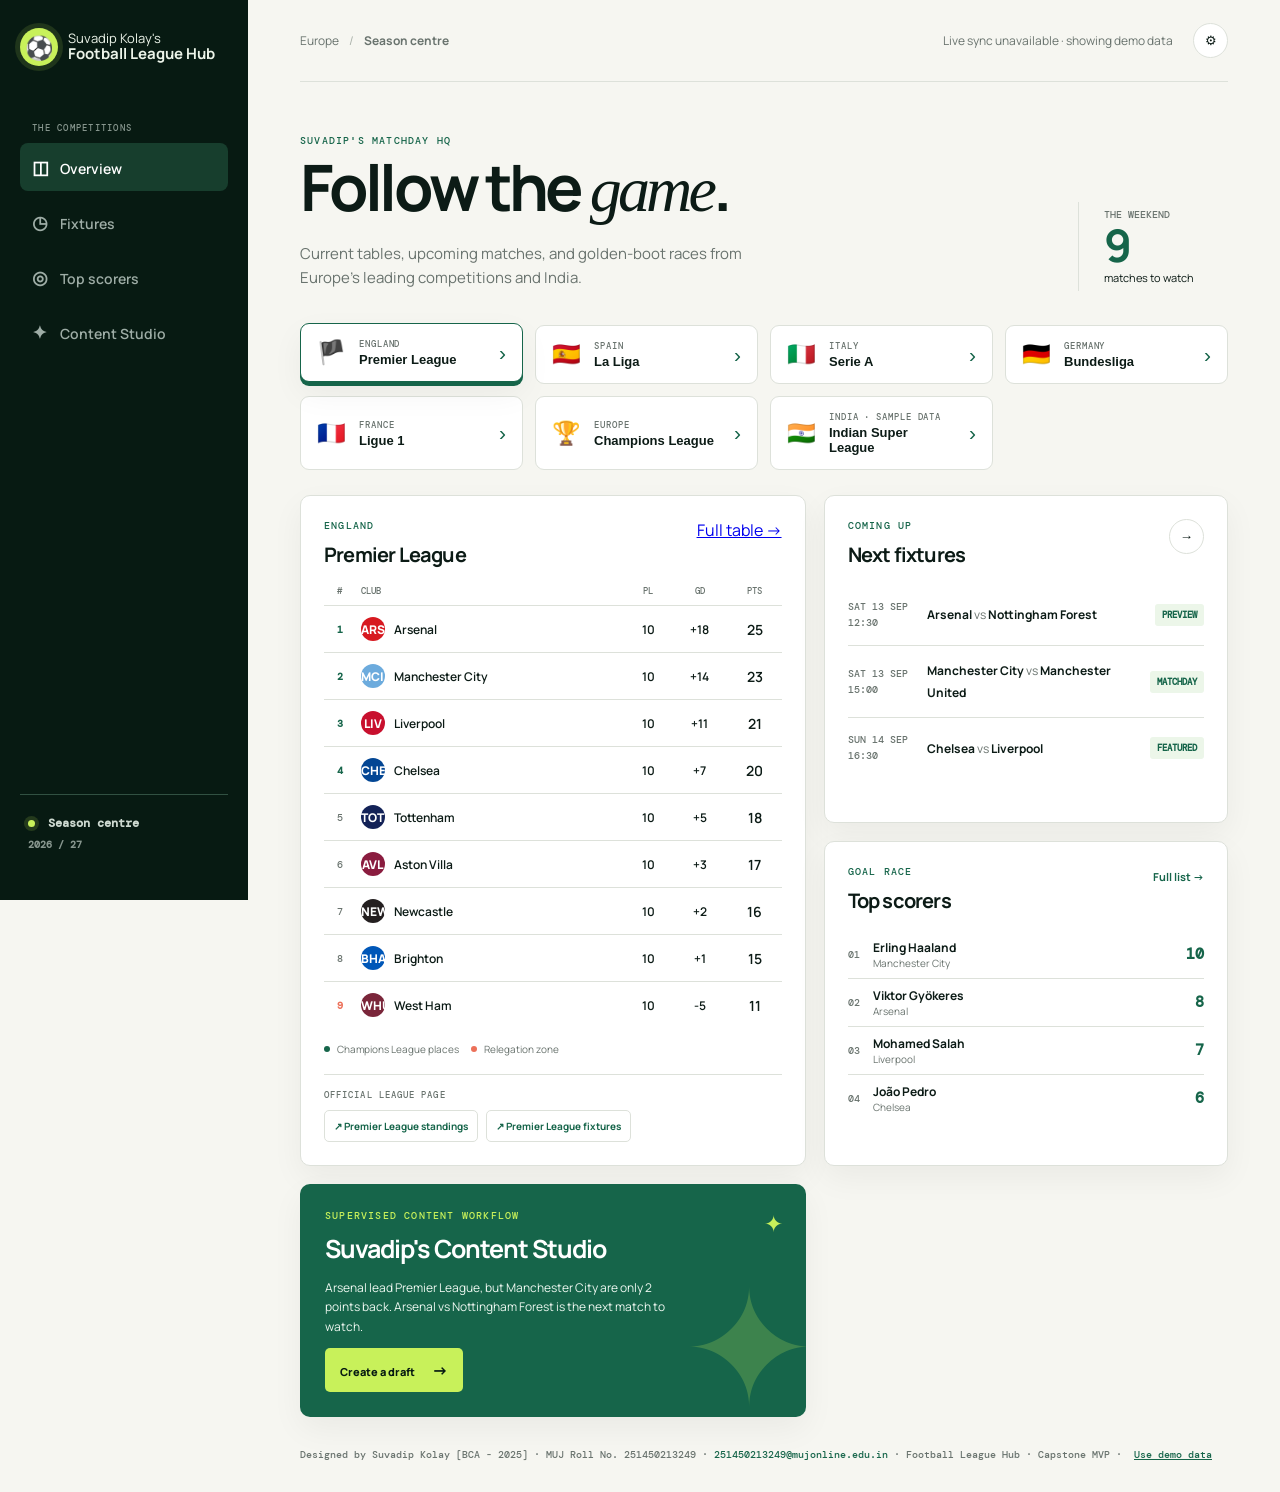
==== index.html @ cbf6e9c8 "Add files via upload" ====
<!doctype html>
<html lang="en">
  <head>
    <meta charset="UTF-8" />
    <meta name="viewport" content="width=device-width, initial-scale=1.0" />
    <meta name="theme-color" content="#071a12" />
    <title>Football League Hub</title>
    <link rel="preconnect" href="https://fonts.googleapis.com" />
    <link rel="preconnect" href="https://fonts.gstatic.com" crossorigin />
    <link href="https://fonts.googleapis.com/css2?family=DM+Mono:wght@400;500&family=Manrope:wght@400;500;600;700;800&display=swap" rel="stylesheet" />
    <link rel="stylesheet" href="styles.css" />
  </head>
  <body>
    <div class="app-shell">
      <aside class="sidebar">
        <a class="brand" href="#top" aria-label="Suvadip Kolay's Football League Hub home"><span class="brand-mark" aria-hidden="true"><span class="football">⚽</span></span><span>Suvadip Kolay's<br /><strong>Football League Hub</strong></span></a>
        <p class="nav-label">THE COMPETITIONS</p>
        <nav aria-label="Primary navigation">
          <button class="nav-link active" data-view="overview"><span>◫</span> Overview</button>
          <button class="nav-link" data-view="fixtures"><span>◷</span> Fixtures</button>
          <button class="nav-link" data-view="scorers"><span>◎</span> Top scorers</button>
          <a class="nav-link studio-nav" href="studio.html"><span>✦</span> Content Studio</a>
        </nav>
        <div class="sidebar-footer"><span class="pulse"></span> Season centre<br /><small>2026 / 27</small></div>
      </aside>

      <main id="top">
        <header class="topbar">
          <button class="menu-toggle" aria-label="Open navigation">☰</button>
          <div class="breadcrumbs">Europe <span>/</span> <strong>Season centre</strong></div>
          <div class="topbar-actions"><span id="updatedAt" class="last-updated">Demo data · updated today</span><button id="settingsBtn" class="icon-button" aria-label="Data settings">⚙</button></div>
        </header>

        <section class="hero">
          <div><p class="eyebrow">SUVADIP'S MATCHDAY HQ</p><h1>Follow the <em>game</em>.</h1><p class="hero-copy">Current tables, upcoming matches, and golden-boot races from Europe’s leading competitions and India.</p></div>
          <div class="hero-score"><span>THE WEEKEND</span><strong id="matchCount">9</strong><small>matches to watch</small></div>
        </section>

        <section class="league-picker" aria-label="Choose a league">
          <button class="league-card selected" data-league="premier"><span class="flag">🏴</span><span><small>ENGLAND</small><strong>Premier League</strong></span><b>›</b></button>
          <button class="league-card" data-league="laliga"><span class="flag">🇪🇸</span><span><small>SPAIN</small><strong>La Liga</strong></span><b>›</b></button>
          <button class="league-card" data-league="seriea"><span class="flag">🇮🇹</span><span><small>ITALY</small><strong>Serie A</strong></span><b>›</b></button>
          <button class="league-card" data-league="bundesliga"><span class="flag">🇩🇪</span><span><small>GERMANY</small><strong>Bundesliga</strong></span><b>›</b></button>
          <button class="league-card" data-league="ligue1"><span class="flag">🇫🇷</span><span><small>FRANCE</small><strong>Ligue 1</strong></span><b>›</b></button>
          <button class="league-card" data-league="championsleague"><span class="flag">🏆</span><span><small>EUROPE</small><strong>Champions League</strong></span><b>›</b></button>
          <button class="league-card" data-league="isl"><span class="flag">🇮🇳</span><span><small>INDIA · SAMPLE DATA</small><strong>Indian Super League</strong></span><b>›</b></button>
        </section>

        <section class="dashboard-grid">
          <article class="panel table-panel">
            <div class="panel-header"><div><p class="eyebrow" id="leagueCountry">ENGLAND</p><h2 id="leagueTitle">Premier League</h2></div><a id="fullTableLink" class="full-table-link" href="standings.html?league=premier">Full table →</a></div>
            <div class="table-scroll"><table><thead><tr><th>#</th><th>CLUB</th><th>PL</th><th>GD</th><th>PTS</th></tr></thead><tbody id="standingsBody"></tbody></table></div>
            <p class="table-note"><span></span> Champions League places <i></i> Relegation zone</p>
            <div class="official-links" aria-label="Official competition links"><p>OFFICIAL LEAGUE PAGE</p><div><a id="officialStandings" href="https://www.premierleague.com/en/tables/premier-league" target="_blank" rel="noopener noreferrer">↗ Official standings</a><a id="officialFixtures" href="https://www.premierleague.com/en/matches/premier-league" target="_blank" rel="noopener noreferrer">↗ Official fixtures</a></div></div>
          </article>

          <article class="panel fixtures-panel">
            <div class="panel-header"><div><p class="eyebrow">COMING UP</p><h2>Next fixtures</h2></div><button class="round-button" id="nextFixtures" aria-label="Show later fixtures">→</button></div>
            <div id="fixturesList" class="fixture-list"></div>
          </article>

          <article class="panel race-panel">
            <div class="panel-header"><div><p class="eyebrow">GOAL RACE</p><h2>Top scorers</h2></div><button class="text-button" data-view="scorers">Full list →</button></div>
            <ol id="scorersList" class="scorers-list"></ol>
          </article>

          <article class="analyst-card">
            <div class="analyst-icon">✦</div><p class="eyebrow">SUPERVISED CONTENT WORKFLOW</p><h2>Suvadip's Content Studio</h2><p id="analystText">Turn approved matchday facts into a reviewable preview or social post. Suvadip makes the final editorial decision.</p><button id="analystBtn" class="primary-button">Create a draft <span>→</span></button>
          </article>
        </section>
        <footer>Designed by Suvadip Kolay [BCA - 2025] · MUJ Roll No. 251450213249 · <a href="mailto:251450213249@mujonline.edu.in">251450213249@mujonline.edu.in</a> · Football League Hub · Capstone MVP · <button id="demoBtn">Use demo data</button></footer>
      </main>
    </div>

    <dialog id="settingsDialog"><form method="dialog" class="settings-modal"><button class="close-dialog" value="cancel" aria-label="Close">×</button><p class="eyebrow">PREFERENCES</p><h2>Style your hub</h2><p>Choose a colour theme. Your choice is saved on this device, and you can change it whenever you like.</p><div class="theme-options" role="group" aria-label="Colour theme"><button class="theme-choice selected" type="button" data-theme-choice="pitch"><span class="theme-swatch pitch-swatch"></span><span><strong>Pitch Green</strong><small>Fresh and classic</small></span></button><button class="theme-choice" type="button" data-theme-choice="royal"><span class="theme-swatch royal-swatch"></span><span><strong>Royal Blue</strong><small>Bold matchday feel</small></span></button><button class="theme-choice" type="button" data-theme-choice="midnight"><span class="theme-swatch midnight-swatch"></span><span><strong>Midnight</strong><small>High-contrast dark mode</small></span></button></div><div class="settings-divider"></div><p class="eyebrow">LIVE DATA SETUP</p><p class="settings-copy">The shared website loads tables and fixtures through its secure football-data.org backend. The API key is stored only in Vercel, never in this browser.</p><div class="modal-actions"><button value="cancel" class="secondary-button">Close</button><button id="saveKeyBtn" value="default" class="primary-button">Refresh live data</button></div><small>Local previews use demo data. Top-scorer cards are sample data on the free plan.</small></form></dialog>
    <script src="app.js"></script>
  </body>
</html>
---- styles.css ----
:root{--ink:#0c1b16;--muted:#69736e;--paper:#f6f6f1;--surface:#fff;--line:#dde1da;--green:#16654a;--lime:#c8f15a;--dark:#071a12;--nav-hover:#173e2d;--sidebar-text:#ecf4e9;--coral:#ec7059;--soft-accent:#ecf6e9;--card-shadow:0 12px 32px rgba(12,27,22,.05)}body[data-theme="royal"]{--ink:#10182f;--muted:#68718b;--paper:#f5f7ff;--surface:#fff;--line:#dce2f2;--green:#2447aa;--lime:#f5c851;--dark:#111b3b;--nav-hover:#263c81;--sidebar-text:#f2f5ff;--coral:#d95c76;--soft-accent:#e9efff;--card-shadow:0 12px 32px rgba(17,27,59,.07)}body[data-theme="midnight"]{--ink:#eff5ff;--muted:#a7b0c1;--paper:#10141e;--surface:#191f2d;--line:#303a4d;--green:#84b8ff;--lime:#d9fb68;--dark:#080b12;--nav-hover:#222c3e;--sidebar-text:#eff5ff;--coral:#ff8b80;--soft-accent:#1d3143;--card-shadow:0 14px 36px rgba(0,0,0,.22)}*{box-sizing:border-box}html{scroll-behavior:smooth}body{margin:0;background:var(--paper);color:var(--ink);font-family:Manrope,Arial,sans-serif;transition:background .25s,color .25s}.app-shell{display:flex;min-height:100vh}.sidebar{width:248px;background:var(--dark);color:var(--sidebar-text);padding:28px 20px;display:flex;flex-direction:column;position:fixed;height:100vh}.brand{display:flex;gap:10px;align-items:center;color:inherit;text-decoration:none;font-size:13px;line-height:1.05}.brand strong{font-size:15px}.brand-mark{display:grid;place-items:center;width:38px;height:38px;background:var(--lime);border-radius:50%;font-size:23px;box-shadow:0 0 0 5px color-mix(in srgb,var(--lime) 12%,transparent)}.football{display:block;line-height:1;animation:football-spin 5s linear infinite}.nav-label{font:500 9px 'DM Mono';letter-spacing:.14em;color:#87968e;margin:56px 12px 9px}nav{display:grid;gap:7px}.nav-link{border:0;background:none;color:#9eada6;font:600 14px Manrope;text-align:left;padding:12px;border-radius:8px;cursor:pointer}.nav-link span{display:inline-block;width:25px;font-size:18px}.nav-link.active,.nav-link:hover{background:var(--nav-hover);color:white}.sidebar-footer{margin-top:auto;border-top:1px solid #315142;padding:18px 8px;color:#cdd9d0;font:600 12px 'DM Mono';line-height:1.7}.sidebar-footer small{color:#87968e}.pulse{width:7px;height:7px;background:var(--lime);display:inline-block;border-radius:50%;margin-right:6px;box-shadow:0 0 0 4px color-mix(in srgb,var(--lime) 15%,transparent)}main{margin-left:248px;max-width:1400px;width:calc(100% - 248px);padding:0 52px}.topbar{height:82px;border-bottom:1px solid var(--line);display:flex;align-items:center;justify-content:space-between}.breadcrumbs,.last-updated{font-size:12px;color:var(--muted)}.breadcrumbs span{padding:0 8px;color:#a9b0a9}.topbar-actions{display:flex;align-items:center;gap:20px}.icon-button,.round-button{border:1px solid var(--line);color:var(--ink);background:var(--surface);width:35px;height:35px;border-radius:50%;cursor:pointer;transition:.2s}.icon-button:hover,.round-button:hover{transform:translateY(-2px);border-color:var(--green);color:var(--green)}.menu-toggle{display:none}.hero{padding:52px 0 34px;display:flex;align-items:flex-end;justify-content:space-between}.eyebrow{font:500 10px 'DM Mono';letter-spacing:.12em;color:var(--green);margin:0 0 9px}.hero h1{font-size:clamp(38px,5vw,68px);letter-spacing:-.06em;line-height:.98;margin:0}.hero h1 em{font-family:Georgia,serif;font-weight:400}.hero-copy{color:var(--muted);max-width:500px;font-size:15px;margin:20px 0 0;line-height:1.65}.hero-score{border-left:1px solid var(--line);padding:6px 0 6px 25px;display:grid;min-width:150px}.hero-score span{font:500 10px 'DM Mono';color:var(--muted)}.hero-score strong{font-size:45px;line-height:1.1;color:var(--green)}.hero-score small{font-size:11px}.league-picker{display:grid;grid-template-columns:repeat(auto-fit,minmax(190px,1fr));gap:12px;margin-bottom:25px}.league-card{display:flex;align-items:center;text-align:left;gap:13px;border:1px solid var(--line);color:var(--ink);background:var(--surface);padding:14px 16px;border-radius:9px;cursor:pointer;transition:.2s;box-shadow:0 2px 0 transparent}.league-card:hover,.league-card.selected{border-color:var(--green);box-shadow:0 4px 0 var(--green),var(--card-shadow);transform:translateY(-2px)}.league-card .flag{font-size:23px}.league-card span:nth-child(2){display:grid;gap:2px;flex:1}.league-card small{font:500 9px 'DM Mono';letter-spacing:.1em;color:var(--muted)}.league-card strong{font-size:13px}.league-card b{font-size:21px;font-weight:400;color:var(--green)}.dashboard-grid{display:grid;grid-template-columns:1.25fr 1fr;gap:18px}.panel,.analyst-card{background:var(--surface);border:1px solid var(--line);border-radius:10px;box-shadow:var(--card-shadow)}.panel{padding:23px}.panel-header{display:flex;align-items:flex-start;justify-content:space-between;margin-bottom:17px}.panel h2,.analyst-card h2{font-size:20px;letter-spacing:-.04em;margin:0}.text-button{border:0;background:none;color:var(--green);font:700 11px Manrope;cursor:pointer;padding:4px 0}.table-panel{grid-row:span 2}.table-scroll{overflow:auto}table{border-collapse:collapse;width:100%;font-size:12px}th{font:500 9px 'DM Mono';color:var(--muted);text-align:center;padding:0 5px 8px;border-bottom:1px solid var(--line)}th:nth-child(2){text-align:left}td{border-bottom:1px solid var(--line);padding:11px 5px;text-align:center;font-weight:600}td:nth-child(2){text-align:left}tr:last-child td{border-bottom:0}.club{display:flex;align-items:center;gap:9px;white-space:nowrap}.club-badge{width:24px;height:24px;display:grid;place-items:center;border-radius:50%;font-size:12px;color:white;font-weight:800}.position{font:500 10px 'DM Mono';color:var(--muted)}.points{font-size:14px}.ucl .position{color:var(--green);font-weight:800}.relegation .position{color:var(--coral);font-weight:800}.table-note{font-size:10px;color:var(--muted);margin:14px 0 0}.table-note span,.table-note i{display:inline-block;width:6px;height:6px;background:var(--green);border-radius:50%;margin:0 5px 1px 0}.table-note i{background:var(--coral);margin-left:10px}.fixture-list{display:grid}.fixture{display:grid;grid-template-columns:68px 1fr auto;align-items:center;gap:11px;padding:14px 0;border-bottom:1px solid var(--line)}.fixture:last-child{border:0}.fixture time{font:500 10px 'DM Mono';color:var(--muted);line-height:1.6}.fixture-teams{font-size:12px;font-weight:700;line-height:1.8}.fixture-teams span{color:var(--muted);font-weight:400}.fixture-tag{font:600 9px 'DM Mono';color:var(--green);background:var(--soft-accent);padding:5px 7px;border-radius:3px}.race-panel{grid-column:2}.scorers-list{list-style:none;padding:0;margin:0;counter-reset:scorer}.scorers-list li{counter-increment:scorer;display:grid;grid-template-columns:25px 1fr auto;align-items:center;padding:8px 0;border-bottom:1px solid var(--line);font-size:12px}.scorers-list li:last-child{border:0}.scorers-list li:before{content:counter(scorer,decimal-leading-zero);font:500 10px 'DM Mono';color:var(--muted)}.scorer-team{font-size:10px;color:var(--muted);display:block}.goals{font:700 15px 'DM Mono';color:var(--green)}.analyst-card{background:var(--green);color:white;padding:25px;position:relative;overflow:hidden;border:0}.analyst-card:after{content:'✦';position:absolute;right:-10px;bottom:-36px;font-size:160px;color:color-mix(in srgb,var(--lime) 22%,transparent)}.analyst-card .eyebrow{color:var(--lime)}.analyst-card h2{font-size:25px}.analyst-card p:not(.eyebrow){font-size:12px;line-height:1.6;max-width:360px;color:#edf7f0;position:relative;z-index:1}.analyst-icon{position:absolute;right:23px;top:23px;color:var(--lime);font-size:23px}.primary-button{border:0;background:var(--lime);color:var(--dark);padding:11px 15px;border-radius:5px;font:800 11px Manrope;cursor:pointer;position:relative;z-index:1}.primary-button span{padding-left:15px;font-size:16px}.primary-button:hover{filter:brightness(.95)}footer{font:500 10px 'DM Mono';color:var(--muted);padding:30px 0}footer button{border:0;background:0;color:var(--green);font:inherit;cursor:pointer;text-decoration:underline}.settings-modal{position:relative;width:min(450px,calc(100vw - 32px));border:0;border-radius:12px;padding:30px;color:var(--ink);background:var(--surface);font-family:Manrope;box-shadow:0 25px 60px #0004}.settings-modal::backdrop{background:#071a12aa}.settings-modal h2{margin:0;font-size:25px;letter-spacing:-.04em}.settings-modal p:not(.eyebrow){color:var(--muted);font-size:13px;line-height:1.6}.settings-copy{margin-top:0}.theme-options{display:grid;gap:8px;margin:18px 0}.theme-choice{display:flex;align-items:center;gap:10px;padding:10px;border:1px solid var(--line);background:var(--surface);color:var(--ink);border-radius:7px;cursor:pointer;text-align:left;transition:.2s}.theme-choice:hover,.theme-choice.selected{border-color:var(--green);background:var(--soft-accent)}.theme-choice span:last-child{display:grid;gap:1px}.theme-choice strong{font-size:12px}.theme-choice small{font-size:10px;color:var(--muted)}.theme-swatch{width:28px;height:28px;border-radius:50%;border:2px solid #fff;box-shadow:0 0 0 1px var(--line);flex:0 0 auto}.pitch-swatch{background:linear-gradient(135deg,#071a12 45%,#c8f15a 46%)}.royal-swatch{background:linear-gradient(135deg,#111b3b 45%,#f5c851 46%)}.midnight-swatch{background:linear-gradient(135deg,#10141e 45%,#84b8ff 46%)}.settings-divider{border-top:1px solid var(--line);margin:21px 0}.modal-actions{display:flex;justify-content:flex-end;gap:10px}.secondary-button{border:1px solid var(--line);background:var(--surface);color:var(--ink);padding:10px 14px;border-radius:5px;font:700 11px Manrope;cursor:pointer}.settings-modal small{color:var(--muted);display:block;margin-top:19px;font-size:10px}.close-dialog{position:absolute;right:16px;top:12px;border:0;background:0;color:var(--ink);font-size:25px;cursor:pointer}@media(max-width:850px){.sidebar{display:none}main{margin:0;width:100%;padding:0 24px}.menu-toggle{display:block;border:0;background:0;color:var(--ink);font-size:20px}.breadcrumbs{display:none}.hero{padding-top:40px}.dashboard-grid{grid-template-columns:1fr}.table-panel,.race-panel{grid-column:auto;grid-row:auto}.league-picker{grid-template-columns:1fr}.league-card{padding:11px 14px}.hero-score{display:none}}@media(max-width:500px){main{padding:0 16px}.topbar{height:64px}.last-updated{display:none}.hero h1{font-size:42px}.panel,.analyst-card{padding:17px}.fixture{grid-template-columns:57px 1fr}.fixture-tag{display:none}}@keyframes football-spin{to{transform:rotate(360deg)}}@media(prefers-reduced-motion:reduce){*,*::before,*::after{scroll-behavior:auto!important;animation-duration:.01ms!important;animation-iteration-count:1!important;transition-duration:.01ms!important}}
.official-links{border-top:1px solid var(--line);margin-top:18px;padding-top:14px}.official-links p{font:500 9px 'DM Mono',monospace;letter-spacing:.12em;color:var(--muted);margin:0 0 9px}.official-links div{display:flex;flex-wrap:wrap;gap:8px}.official-links a{border:1px solid var(--line);border-radius:5px;background:var(--surface);color:var(--green);font:700 10px Manrope,Arial,sans-serif;padding:8px 9px;text-decoration:none;transition:.2s}.official-links a:hover{background:var(--soft-accent);border-color:var(--green);transform:translateY(-1px)}a.nav-link.studio-nav{display:block;text-decoration:none}.studio-nav:focus-visible{outline:2px solid var(--lime);outline-offset:2px}footer a{color:var(--green);text-decoration:none}footer a:hover{text-decoration:underline}@media(max-width:500px){footer{line-height:1.8}}
body[data-theme="red"]{--ink:#2b0c10;--muted:#785e61;--paper:#fff7f6;--surface:#fff;--line:#f0d6d5;--green:#b51622;--lime:#f4c542;--dark:#570b12;--nav-hover:#76121b;--sidebar-text:#fff5f4;--coral:#e85d52;--soft-accent:#ffe9e7;--card-shadow:0 12px 32px rgba(87,11,18,.08)}.red-swatch{background:linear-gradient(135deg,#570b12 45%,#f4c542 46%)}
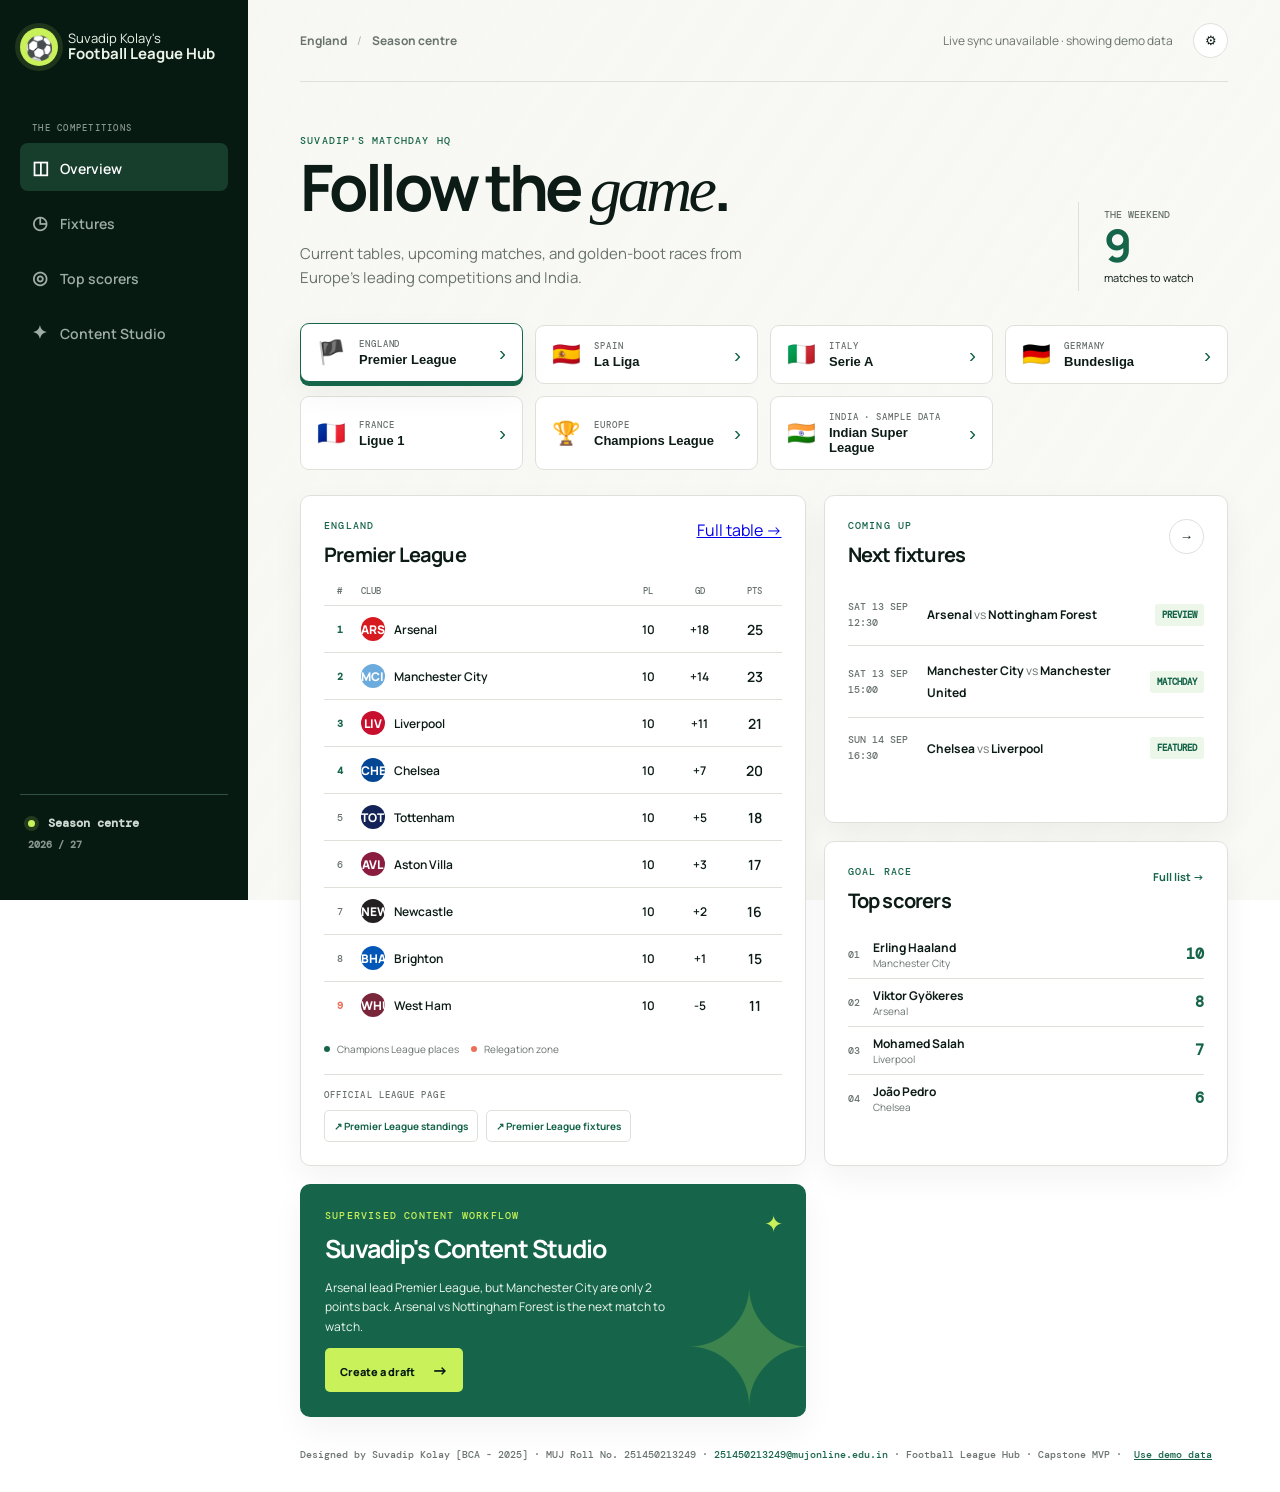
==== commit f6d7aa20: "Add files via upload" ====
--- a/index.html
+++ b/index.html
@@ -10,7 +10,9 @@
     <link href="https://fonts.googleapis.com/css2?family=DM+Mono:wght@400;500&family=Manrope:wght@400;500;600;700;800&display=swap" rel="stylesheet" />
     <link rel="stylesheet" href="styles.css" />
   </head>
-  <body>
+  <body class="has-background-video">
+    <video id="backgroundVideo" class="background-video" autoplay muted loop playsinline preload="metadata" aria-hidden="true"><source src="assets/background-video.mp4" type="video/mp4" /></video>
+    <div class="background-video-scrim" aria-hidden="true"></div>
     <div class="app-shell">
       <aside class="sidebar">
         <a class="brand" href="#top" aria-label="Suvadip Kolay's Football League Hub home"><span class="brand-mark" aria-hidden="true"><span class="football">⚽</span></span><span>Suvadip Kolay's<br /><strong>Football League Hub</strong></span></a>
@@ -27,7 +29,7 @@
       <main id="top">
         <header class="topbar">
           <button class="menu-toggle" aria-label="Open navigation">☰</button>
-          <div class="breadcrumbs">Europe <span>/</span> <strong>Season centre</strong></div>
+          <div class="breadcrumbs"><strong id="breadcrumbRegion">England</strong> <span>/</span> <strong>Season centre</strong></div>
           <div class="topbar-actions"><span id="updatedAt" class="last-updated">Demo data · updated today</span><button id="settingsBtn" class="icon-button" aria-label="Data settings">⚙</button></div>
         </header>
 
--- a/styles.css
+++ b/styles.css
@@ -1,3 +1,6 @@
 :root{--ink:#0c1b16;--muted:#69736e;--paper:#f6f6f1;--surface:#fff;--line:#dde1da;--green:#16654a;--lime:#c8f15a;--dark:#071a12;--nav-hover:#173e2d;--sidebar-text:#ecf4e9;--coral:#ec7059;--soft-accent:#ecf6e9;--card-shadow:0 12px 32px rgba(12,27,22,.05)}body[data-theme="royal"]{--ink:#10182f;--muted:#68718b;--paper:#f5f7ff;--surface:#fff;--line:#dce2f2;--green:#2447aa;--lime:#f5c851;--dark:#111b3b;--nav-hover:#263c81;--sidebar-text:#f2f5ff;--coral:#d95c76;--soft-accent:#e9efff;--card-shadow:0 12px 32px rgba(17,27,59,.07)}body[data-theme="midnight"]{--ink:#eff5ff;--muted:#a7b0c1;--paper:#10141e;--surface:#191f2d;--line:#303a4d;--green:#84b8ff;--lime:#d9fb68;--dark:#080b12;--nav-hover:#222c3e;--sidebar-text:#eff5ff;--coral:#ff8b80;--soft-accent:#1d3143;--card-shadow:0 14px 36px rgba(0,0,0,.22)}*{box-sizing:border-box}html{scroll-behavior:smooth}body{margin:0;background:var(--paper);color:var(--ink);font-family:Manrope,Arial,sans-serif;transition:background .25s,color .25s}.app-shell{display:flex;min-height:100vh}.sidebar{width:248px;background:var(--dark);color:var(--sidebar-text);padding:28px 20px;display:flex;flex-direction:column;position:fixed;height:100vh}.brand{display:flex;gap:10px;align-items:center;color:inherit;text-decoration:none;font-size:13px;line-height:1.05}.brand strong{font-size:15px}.brand-mark{display:grid;place-items:center;width:38px;height:38px;background:var(--lime);border-radius:50%;font-size:23px;box-shadow:0 0 0 5px color-mix(in srgb,var(--lime) 12%,transparent)}.football{display:block;line-height:1;animation:football-spin 5s linear infinite}.nav-label{font:500 9px 'DM Mono';letter-spacing:.14em;color:#87968e;margin:56px 12px 9px}nav{display:grid;gap:7px}.nav-link{border:0;background:none;color:#9eada6;font:600 14px Manrope;text-align:left;padding:12px;border-radius:8px;cursor:pointer}.nav-link span{display:inline-block;width:25px;font-size:18px}.nav-link.active,.nav-link:hover{background:var(--nav-hover);color:white}.sidebar-footer{margin-top:auto;border-top:1px solid #315142;padding:18px 8px;color:#cdd9d0;font:600 12px 'DM Mono';line-height:1.7}.sidebar-footer small{color:#87968e}.pulse{width:7px;height:7px;background:var(--lime);display:inline-block;border-radius:50%;margin-right:6px;box-shadow:0 0 0 4px color-mix(in srgb,var(--lime) 15%,transparent)}main{margin-left:248px;max-width:1400px;width:calc(100% - 248px);padding:0 52px}.topbar{height:82px;border-bottom:1px solid var(--line);display:flex;align-items:center;justify-content:space-between}.breadcrumbs,.last-updated{font-size:12px;color:var(--muted)}.breadcrumbs span{padding:0 8px;color:#a9b0a9}.topbar-actions{display:flex;align-items:center;gap:20px}.icon-button,.round-button{border:1px solid var(--line);color:var(--ink);background:var(--surface);width:35px;height:35px;border-radius:50%;cursor:pointer;transition:.2s}.icon-button:hover,.round-button:hover{transform:translateY(-2px);border-color:var(--green);color:var(--green)}.menu-toggle{display:none}.hero{padding:52px 0 34px;display:flex;align-items:flex-end;justify-content:space-between}.eyebrow{font:500 10px 'DM Mono';letter-spacing:.12em;color:var(--green);margin:0 0 9px}.hero h1{font-size:clamp(38px,5vw,68px);letter-spacing:-.06em;line-height:.98;margin:0}.hero h1 em{font-family:Georgia,serif;font-weight:400}.hero-copy{color:var(--muted);max-width:500px;font-size:15px;margin:20px 0 0;line-height:1.65}.hero-score{border-left:1px solid var(--line);padding:6px 0 6px 25px;display:grid;min-width:150px}.hero-score span{font:500 10px 'DM Mono';color:var(--muted)}.hero-score strong{font-size:45px;line-height:1.1;color:var(--green)}.hero-score small{font-size:11px}.league-picker{display:grid;grid-template-columns:repeat(auto-fit,minmax(190px,1fr));gap:12px;margin-bottom:25px}.league-card{display:flex;align-items:center;text-align:left;gap:13px;border:1px solid var(--line);color:var(--ink);background:var(--surface);padding:14px 16px;border-radius:9px;cursor:pointer;transition:.2s;box-shadow:0 2px 0 transparent}.league-card:hover,.league-card.selected{border-color:var(--green);box-shadow:0 4px 0 var(--green),var(--card-shadow);transform:translateY(-2px)}.league-card .flag{font-size:23px}.league-card span:nth-child(2){display:grid;gap:2px;flex:1}.league-card small{font:500 9px 'DM Mono';letter-spacing:.1em;color:var(--muted)}.league-card strong{font-size:13px}.league-card b{font-size:21px;font-weight:400;color:var(--green)}.dashboard-grid{display:grid;grid-template-columns:1.25fr 1fr;gap:18px}.panel,.analyst-card{background:var(--surface);border:1px solid var(--line);border-radius:10px;box-shadow:var(--card-shadow)}.panel{padding:23px}.panel-header{display:flex;align-items:flex-start;justify-content:space-between;margin-bottom:17px}.panel h2,.analyst-card h2{font-size:20px;letter-spacing:-.04em;margin:0}.text-button{border:0;background:none;color:var(--green);font:700 11px Manrope;cursor:pointer;padding:4px 0}.table-panel{grid-row:span 2}.table-scroll{overflow:auto}table{border-collapse:collapse;width:100%;font-size:12px}th{font:500 9px 'DM Mono';color:var(--muted);text-align:center;padding:0 5px 8px;border-bottom:1px solid var(--line)}th:nth-child(2){text-align:left}td{border-bottom:1px solid var(--line);padding:11px 5px;text-align:center;font-weight:600}td:nth-child(2){text-align:left}tr:last-child td{border-bottom:0}.club{display:flex;align-items:center;gap:9px;white-space:nowrap}.club-badge{width:24px;height:24px;display:grid;place-items:center;border-radius:50%;font-size:12px;color:white;font-weight:800}.position{font:500 10px 'DM Mono';color:var(--muted)}.points{font-size:14px}.ucl .position{color:var(--green);font-weight:800}.relegation .position{color:var(--coral);font-weight:800}.table-note{font-size:10px;color:var(--muted);margin:14px 0 0}.table-note span,.table-note i{display:inline-block;width:6px;height:6px;background:var(--green);border-radius:50%;margin:0 5px 1px 0}.table-note i{background:var(--coral);margin-left:10px}.fixture-list{display:grid}.fixture{display:grid;grid-template-columns:68px 1fr auto;align-items:center;gap:11px;padding:14px 0;border-bottom:1px solid var(--line)}.fixture:last-child{border:0}.fixture time{font:500 10px 'DM Mono';color:var(--muted);line-height:1.6}.fixture-teams{font-size:12px;font-weight:700;line-height:1.8}.fixture-teams span{color:var(--muted);font-weight:400}.fixture-tag{font:600 9px 'DM Mono';color:var(--green);background:var(--soft-accent);padding:5px 7px;border-radius:3px}.race-panel{grid-column:2}.scorers-list{list-style:none;padding:0;margin:0;counter-reset:scorer}.scorers-list li{counter-increment:scorer;display:grid;grid-template-columns:25px 1fr auto;align-items:center;padding:8px 0;border-bottom:1px solid var(--line);font-size:12px}.scorers-list li:last-child{border:0}.scorers-list li:before{content:counter(scorer,decimal-leading-zero);font:500 10px 'DM Mono';color:var(--muted)}.scorer-team{font-size:10px;color:var(--muted);display:block}.goals{font:700 15px 'DM Mono';color:var(--green)}.analyst-card{background:var(--green);color:white;padding:25px;position:relative;overflow:hidden;border:0}.analyst-card:after{content:'✦';position:absolute;right:-10px;bottom:-36px;font-size:160px;color:color-mix(in srgb,var(--lime) 22%,transparent)}.analyst-card .eyebrow{color:var(--lime)}.analyst-card h2{font-size:25px}.analyst-card p:not(.eyebrow){font-size:12px;line-height:1.6;max-width:360px;color:#edf7f0;position:relative;z-index:1}.analyst-icon{position:absolute;right:23px;top:23px;color:var(--lime);font-size:23px}.primary-button{border:0;background:var(--lime);color:var(--dark);padding:11px 15px;border-radius:5px;font:800 11px Manrope;cursor:pointer;position:relative;z-index:1}.primary-button span{padding-left:15px;font-size:16px}.primary-button:hover{filter:brightness(.95)}footer{font:500 10px 'DM Mono';color:var(--muted);padding:30px 0}footer button{border:0;background:0;color:var(--green);font:inherit;cursor:pointer;text-decoration:underline}.settings-modal{position:relative;width:min(450px,calc(100vw - 32px));border:0;border-radius:12px;padding:30px;color:var(--ink);background:var(--surface);font-family:Manrope;box-shadow:0 25px 60px #0004}.settings-modal::backdrop{background:#071a12aa}.settings-modal h2{margin:0;font-size:25px;letter-spacing:-.04em}.settings-modal p:not(.eyebrow){color:var(--muted);font-size:13px;line-height:1.6}.settings-copy{margin-top:0}.theme-options{display:grid;gap:8px;margin:18px 0}.theme-choice{display:flex;align-items:center;gap:10px;padding:10px;border:1px solid var(--line);background:var(--surface);color:var(--ink);border-radius:7px;cursor:pointer;text-align:left;transition:.2s}.theme-choice:hover,.theme-choice.selected{border-color:var(--green);background:var(--soft-accent)}.theme-choice span:last-child{display:grid;gap:1px}.theme-choice strong{font-size:12px}.theme-choice small{font-size:10px;color:var(--muted)}.theme-swatch{width:28px;height:28px;border-radius:50%;border:2px solid #fff;box-shadow:0 0 0 1px var(--line);flex:0 0 auto}.pitch-swatch{background:linear-gradient(135deg,#071a12 45%,#c8f15a 46%)}.royal-swatch{background:linear-gradient(135deg,#111b3b 45%,#f5c851 46%)}.midnight-swatch{background:linear-gradient(135deg,#10141e 45%,#84b8ff 46%)}.settings-divider{border-top:1px solid var(--line);margin:21px 0}.modal-actions{display:flex;justify-content:flex-end;gap:10px}.secondary-button{border:1px solid var(--line);background:var(--surface);color:var(--ink);padding:10px 14px;border-radius:5px;font:700 11px Manrope;cursor:pointer}.settings-modal small{color:var(--muted);display:block;margin-top:19px;font-size:10px}.close-dialog{position:absolute;right:16px;top:12px;border:0;background:0;color:var(--ink);font-size:25px;cursor:pointer}@media(max-width:850px){.sidebar{display:none}main{margin:0;width:100%;padding:0 24px}.menu-toggle{display:block;border:0;background:0;color:var(--ink);font-size:20px}.breadcrumbs{display:none}.hero{padding-top:40px}.dashboard-grid{grid-template-columns:1fr}.table-panel,.race-panel{grid-column:auto;grid-row:auto}.league-picker{grid-template-columns:1fr}.league-card{padding:11px 14px}.hero-score{display:none}}@media(max-width:500px){main{padding:0 16px}.topbar{height:64px}.last-updated{display:none}.hero h1{font-size:42px}.panel,.analyst-card{padding:17px}.fixture{grid-template-columns:57px 1fr}.fixture-tag{display:none}}@keyframes football-spin{to{transform:rotate(360deg)}}@media(prefers-reduced-motion:reduce){*,*::before,*::after{scroll-behavior:auto!important;animation-duration:.01ms!important;animation-iteration-count:1!important;transition-duration:.01ms!important}}
 .official-links{border-top:1px solid var(--line);margin-top:18px;padding-top:14px}.official-links p{font:500 9px 'DM Mono',monospace;letter-spacing:.12em;color:var(--muted);margin:0 0 9px}.official-links div{display:flex;flex-wrap:wrap;gap:8px}.official-links a{border:1px solid var(--line);border-radius:5px;background:var(--surface);color:var(--green);font:700 10px Manrope,Arial,sans-serif;padding:8px 9px;text-decoration:none;transition:.2s}.official-links a:hover{background:var(--soft-accent);border-color:var(--green);transform:translateY(-1px)}a.nav-link.studio-nav{display:block;text-decoration:none}.studio-nav:focus-visible{outline:2px solid var(--lime);outline-offset:2px}footer a{color:var(--green);text-decoration:none}footer a:hover{text-decoration:underline}@media(max-width:500px){footer{line-height:1.8}}
 body[data-theme="red"]{--ink:#2b0c10;--muted:#785e61;--paper:#fff7f6;--surface:#fff;--line:#f0d6d5;--green:#b51622;--lime:#f4c542;--dark:#570b12;--nav-hover:#76121b;--sidebar-text:#fff5f4;--coral:#e85d52;--soft-accent:#ffe9e7;--card-shadow:0 12px 32px rgba(87,11,18,.08)}.red-swatch{background:linear-gradient(135deg,#570b12 45%,#f4c542 46%)}
+
+/* Decorative background video: muted, low-contrast, and optional for reduced-motion users. */
+body.has-background-video{background:transparent;position:relative;isolation:isolate}.background-video,.background-video-scrim{position:fixed;inset:0;width:100%;height:100%;pointer-events:none}.background-video{z-index:0;object-fit:cover;filter:brightness(.52) saturate(.72);opacity:.30;transition:opacity .42s ease}.background-video-scrim{z-index:1;background:linear-gradient(125deg,color-mix(in srgb,var(--paper) 88%,transparent),color-mix(in srgb,var(--paper) 72%,transparent))}body.video-loop-fade .background-video{opacity:.06}body.has-background-video .app-shell{position:relative;z-index:2}@media(max-width:850px){.background-video{opacity:.18}}@media(prefers-reduced-motion:reduce){body.has-background-video{background:var(--paper)}.background-video,.background-video-scrim{display:none}}
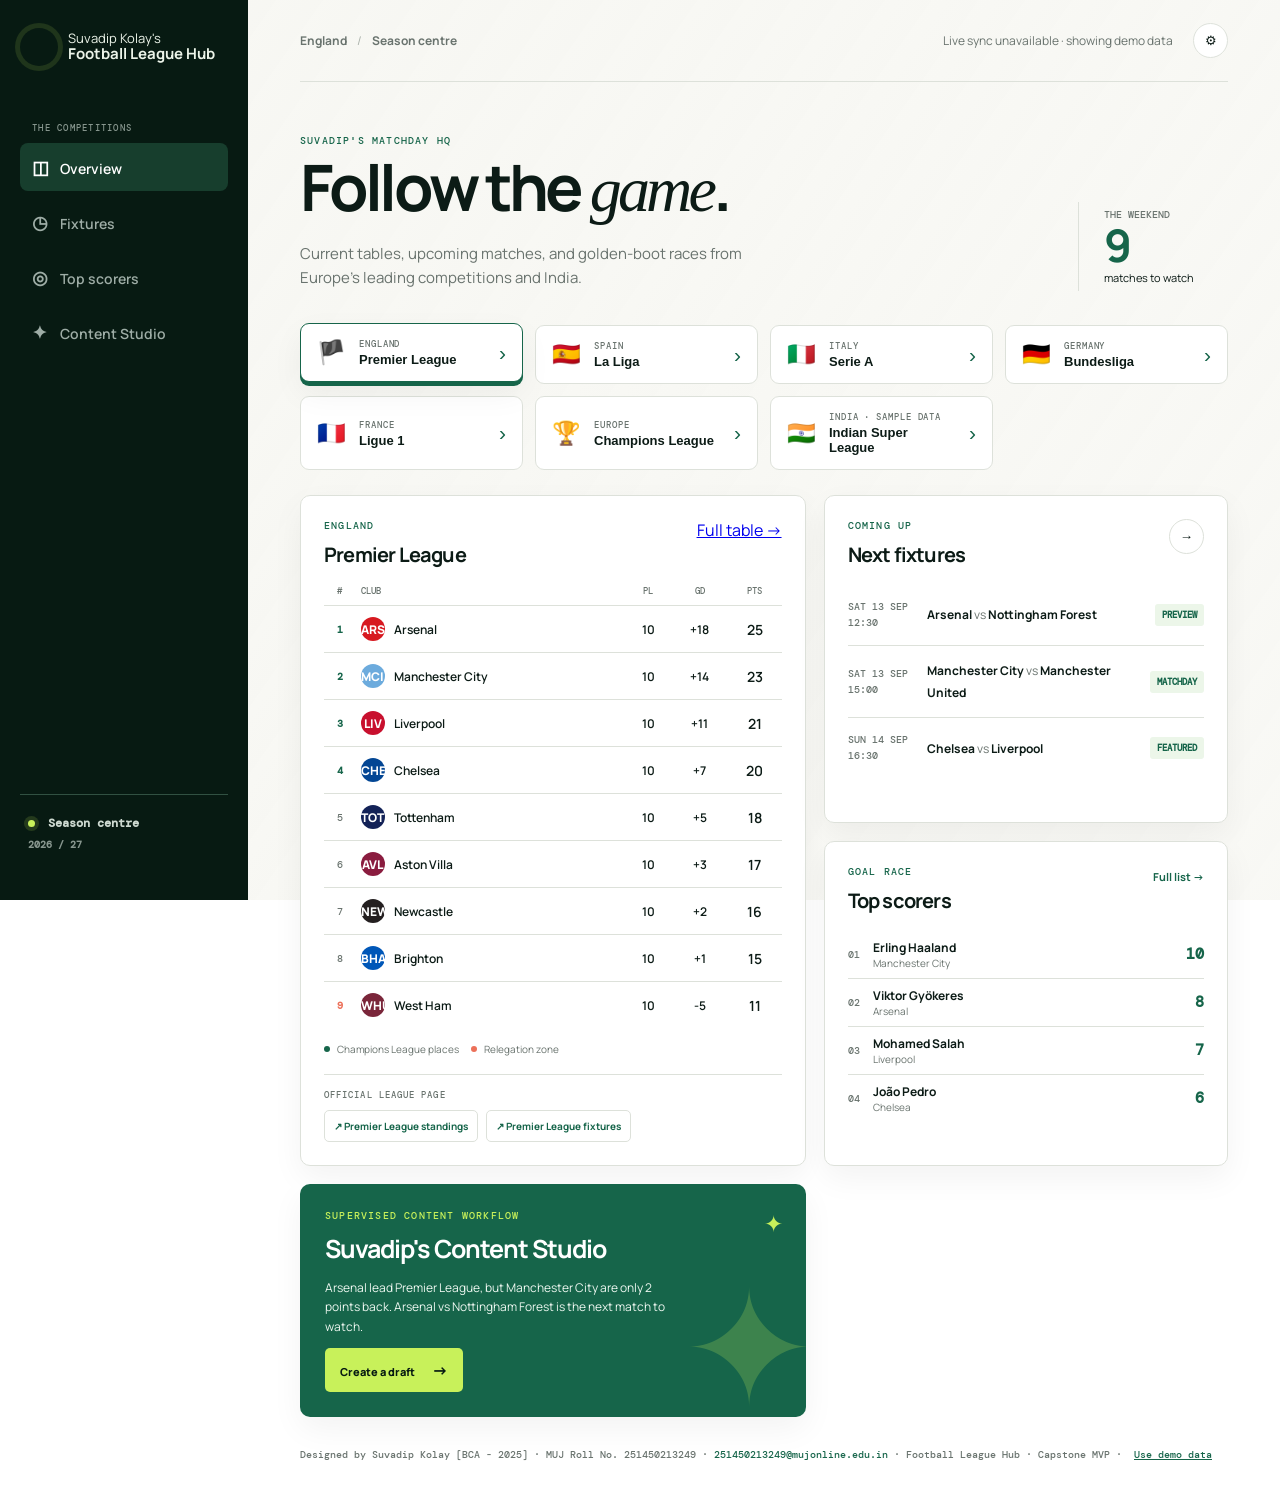
==== commit 30a30295: "Add files via upload" ====
--- a/index.html
+++ b/index.html
@@ -15,7 +15,7 @@
     <div class="background-video-scrim" aria-hidden="true"></div>
     <div class="app-shell">
       <aside class="sidebar">
-        <a class="brand" href="#top" aria-label="Suvadip Kolay's Football League Hub home"><span class="brand-mark" aria-hidden="true"><span class="football">⚽</span></span><span>Suvadip Kolay's<br /><strong>Football League Hub</strong></span></a>
+        <a class="brand" href="#top" aria-label="Suvadip Kolay's Football League Hub home"><span class="brand-mark" aria-hidden="true"><video class="brand-logo-video" autoplay muted loop playsinline preload="metadata"><source src="assets/brand-logo.mp4" type="video/mp4" /></video></span><span>Suvadip Kolay's<br /><strong>Football League Hub</strong></span></a>
         <p class="nav-label">THE COMPETITIONS</p>
         <nav aria-label="Primary navigation">
           <button class="nav-link active" data-view="overview"><span>◫</span> Overview</button>
--- a/styles.css
+++ b/styles.css
@@ -3,4 +3,4 @@
 body[data-theme="red"]{--ink:#2b0c10;--muted:#785e61;--paper:#fff7f6;--surface:#fff;--line:#f0d6d5;--green:#b51622;--lime:#f4c542;--dark:#570b12;--nav-hover:#76121b;--sidebar-text:#fff5f4;--coral:#e85d52;--soft-accent:#ffe9e7;--card-shadow:0 12px 32px rgba(87,11,18,.08)}.red-swatch{background:linear-gradient(135deg,#570b12 45%,#f4c542 46%)}
 
 /* Decorative background video: muted, low-contrast, and optional for reduced-motion users. */
-body.has-background-video{background:transparent;position:relative;isolation:isolate}.background-video,.background-video-scrim{position:fixed;inset:0;width:100%;height:100%;pointer-events:none}.background-video{z-index:0;object-fit:cover;filter:brightness(.52) saturate(.72);opacity:.30;transition:opacity .42s ease}.background-video-scrim{z-index:1;background:linear-gradient(125deg,color-mix(in srgb,var(--paper) 88%,transparent),color-mix(in srgb,var(--paper) 72%,transparent))}body.video-loop-fade .background-video{opacity:.06}body.has-background-video .app-shell{position:relative;z-index:2}@media(max-width:850px){.background-video{opacity:.18}}@media(prefers-reduced-motion:reduce){body.has-background-video{background:var(--paper)}.background-video,.background-video-scrim{display:none}}
+body.has-background-video{background:transparent;position:relative;isolation:isolate}.background-video,.background-video-scrim{position:fixed;inset:0;width:100%;height:100%;pointer-events:none}.background-video{z-index:0;object-fit:cover;filter:brightness(.52) saturate(.72);opacity:.30;transition:opacity .42s ease}.background-video-scrim{z-index:1;background:linear-gradient(125deg,color-mix(in srgb,var(--paper) 88%,transparent),color-mix(in srgb,var(--paper) 72%,transparent))}body.video-loop-fade .background-video{opacity:.06}body.has-background-video .app-shell{position:relative;z-index:2}.brand-mark{overflow:hidden;background:var(--dark)}.brand-logo-video{display:block;width:100%;height:100%;object-fit:cover}@media(max-width:850px){.background-video{opacity:.18}}@media(prefers-reduced-motion:reduce){body.has-background-video{background:var(--paper)}.background-video,.background-video-scrim{display:none}}
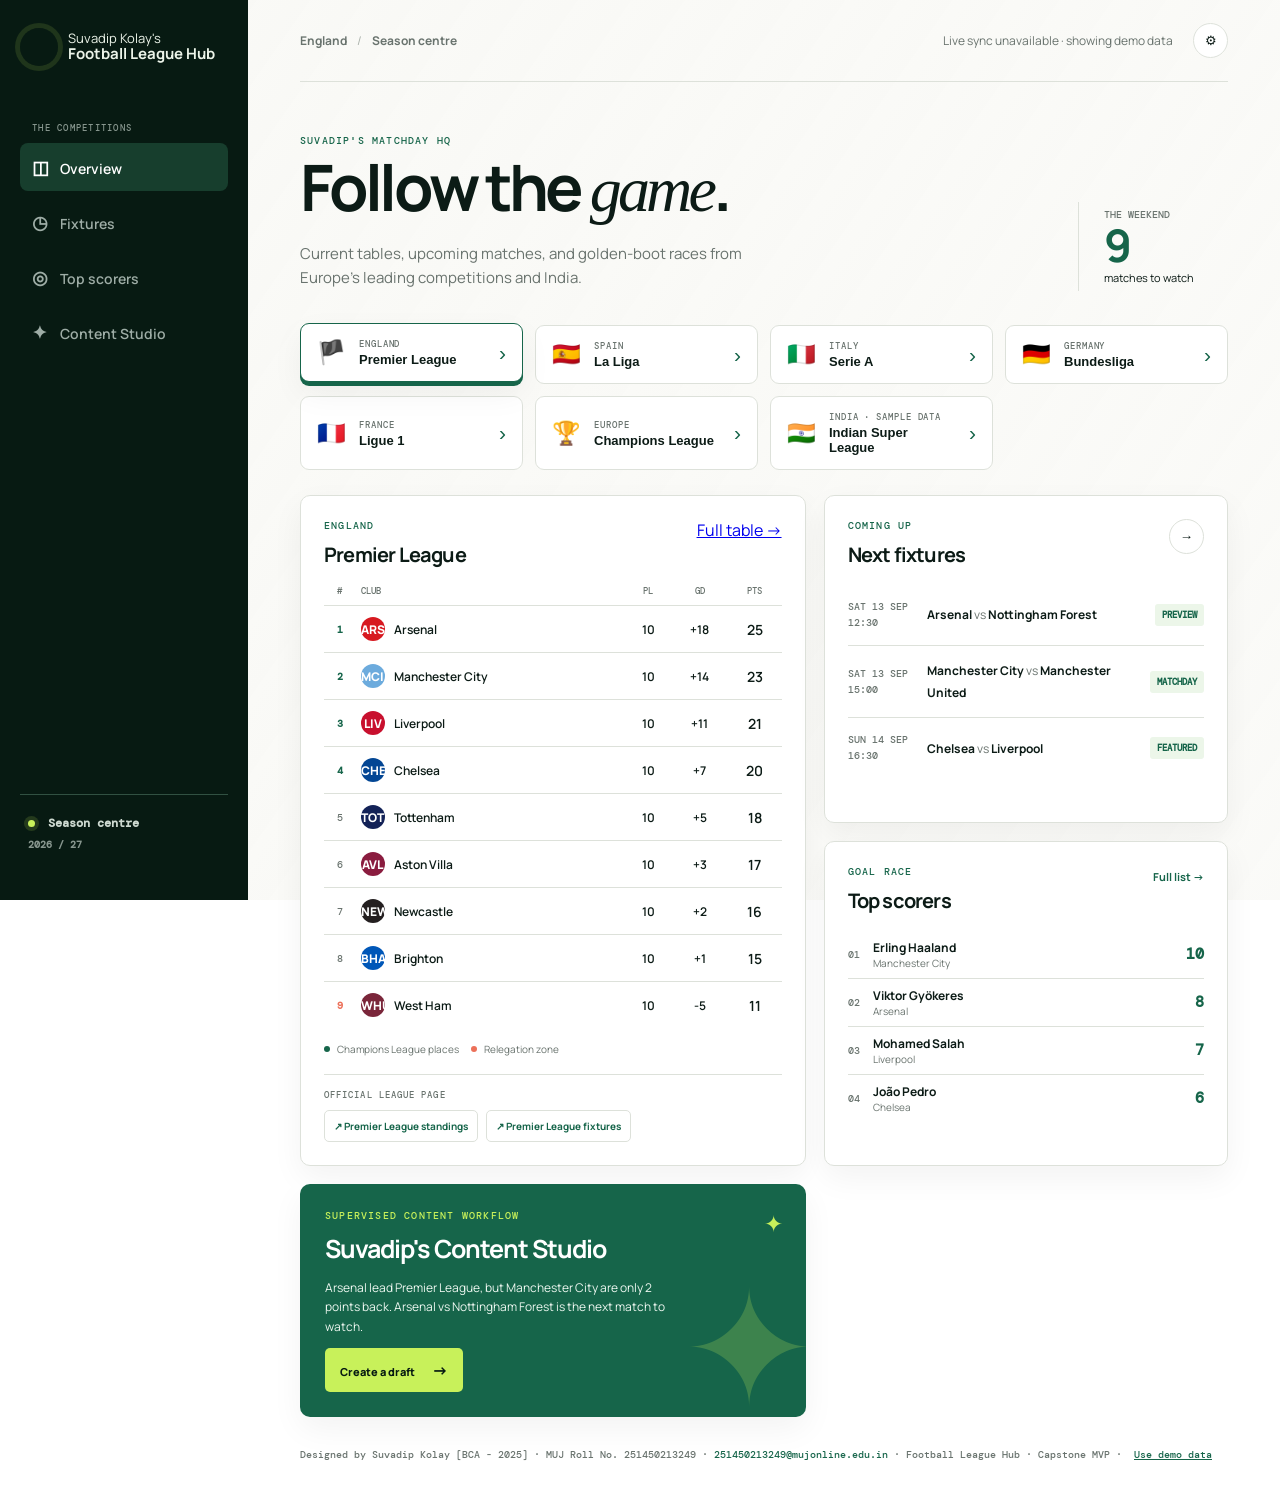
==== commit 69929c86: "Add files via upload" ====
--- a/index.html
+++ b/index.html
@@ -11,7 +11,7 @@
     <link rel="stylesheet" href="styles.css" />
   </head>
   <body class="has-background-video">
-    <video id="backgroundVideo" class="background-video" autoplay muted loop playsinline preload="metadata" aria-hidden="true"><source src="assets/background-video.mp4" type="video/mp4" /></video>
+    <video id="backgroundVideo" class="background-video" autoplay muted loop playsinline preload="metadata" aria-hidden="true"><source id="backgroundVideoSource" src="assets/background_football.mp4" type="video/mp4" /></video>
     <div class="background-video-scrim" aria-hidden="true"></div>
     <div class="app-shell">
       <aside class="sidebar">
@@ -74,7 +74,7 @@
       </main>
     </div>
 
-    <dialog id="settingsDialog"><form method="dialog" class="settings-modal"><button class="close-dialog" value="cancel" aria-label="Close">×</button><p class="eyebrow">PREFERENCES</p><h2>Style your hub</h2><p>Choose a colour theme. Your choice is saved on this device, and you can change it whenever you like.</p><div class="theme-options" role="group" aria-label="Colour theme"><button class="theme-choice selected" type="button" data-theme-choice="pitch"><span class="theme-swatch pitch-swatch"></span><span><strong>Pitch Green</strong><small>Fresh and classic</small></span></button><button class="theme-choice" type="button" data-theme-choice="royal"><span class="theme-swatch royal-swatch"></span><span><strong>Royal Blue</strong><small>Bold matchday feel</small></span></button><button class="theme-choice" type="button" data-theme-choice="midnight"><span class="theme-swatch midnight-swatch"></span><span><strong>Midnight</strong><small>High-contrast dark mode</small></span></button></div><div class="settings-divider"></div><p class="eyebrow">LIVE DATA SETUP</p><p class="settings-copy">The shared website loads tables and fixtures through its secure football-data.org backend. The API key is stored only in Vercel, never in this browser.</p><div class="modal-actions"><button value="cancel" class="secondary-button">Close</button><button id="saveKeyBtn" value="default" class="primary-button">Refresh live data</button></div><small>Local previews use demo data. Top-scorer cards are sample data on the free plan.</small></form></dialog>
+    <dialog id="settingsDialog"><form method="dialog" class="settings-modal"><button class="close-dialog" value="cancel" aria-label="Close">×</button><p class="eyebrow">PREFERENCES</p><h2>Style your hub</h2><p>Choose a colour theme. Your choice is saved on this device, and you can change it whenever you like.</p><div class="theme-options" role="group" aria-label="Colour theme"><button class="theme-choice selected" type="button" data-theme-choice="pitch"><span class="theme-swatch pitch-swatch"></span><span><strong>Pitch Green</strong><small>Fresh and classic</small></span></button><button class="theme-choice" type="button" data-theme-choice="royal"><span class="theme-swatch royal-swatch"></span><span><strong>Royal Blue</strong><small>Bold matchday feel</small></span></button><button class="theme-choice" type="button" data-theme-choice="midnight"><span class="theme-swatch midnight-swatch"></span><span><strong>Midnight</strong><small>High-contrast dark mode</small></span></button></div><div class="settings-divider"></div><p class="eyebrow">BACKGROUND ANIMATION</p><p class="settings-copy">Choose the atmosphere behind your dashboard. This preference is saved on this device.</p><div class="background-options" role="group" aria-label="Background animation"><button class="theme-choice selected" type="button" data-background-choice="football"><span class="background-swatch football-background-swatch"></span><span><strong>Football</strong><small>Close-up animated football</small></span></button><button class="theme-choice" type="button" data-background-choice="pitch"><span class="background-swatch pitch-background-swatch"></span><span><strong>Pitch</strong><small>Glowing stadium atmosphere</small></span></button></div><div class="settings-divider"></div><p class="eyebrow">LIVE DATA SETUP</p><p class="settings-copy">The shared website loads tables and fixtures through its secure football-data.org backend. The API key is stored only in Vercel, never in this browser.</p><div class="modal-actions"><button value="cancel" class="secondary-button">Close</button><button id="saveKeyBtn" value="default" class="primary-button">Refresh live data</button></div><small>Local previews use demo data. Top-scorer cards are sample data on the free plan.</small></form></dialog>
     <script src="app.js"></script>
   </body>
 </html>
--- a/styles.css
+++ b/styles.css
@@ -1,6 +1,7 @@
 :root{--ink:#0c1b16;--muted:#69736e;--paper:#f6f6f1;--surface:#fff;--line:#dde1da;--green:#16654a;--lime:#c8f15a;--dark:#071a12;--nav-hover:#173e2d;--sidebar-text:#ecf4e9;--coral:#ec7059;--soft-accent:#ecf6e9;--card-shadow:0 12px 32px rgba(12,27,22,.05)}body[data-theme="royal"]{--ink:#10182f;--muted:#68718b;--paper:#f5f7ff;--surface:#fff;--line:#dce2f2;--green:#2447aa;--lime:#f5c851;--dark:#111b3b;--nav-hover:#263c81;--sidebar-text:#f2f5ff;--coral:#d95c76;--soft-accent:#e9efff;--card-shadow:0 12px 32px rgba(17,27,59,.07)}body[data-theme="midnight"]{--ink:#eff5ff;--muted:#a7b0c1;--paper:#10141e;--surface:#191f2d;--line:#303a4d;--green:#84b8ff;--lime:#d9fb68;--dark:#080b12;--nav-hover:#222c3e;--sidebar-text:#eff5ff;--coral:#ff8b80;--soft-accent:#1d3143;--card-shadow:0 14px 36px rgba(0,0,0,.22)}*{box-sizing:border-box}html{scroll-behavior:smooth}body{margin:0;background:var(--paper);color:var(--ink);font-family:Manrope,Arial,sans-serif;transition:background .25s,color .25s}.app-shell{display:flex;min-height:100vh}.sidebar{width:248px;background:var(--dark);color:var(--sidebar-text);padding:28px 20px;display:flex;flex-direction:column;position:fixed;height:100vh}.brand{display:flex;gap:10px;align-items:center;color:inherit;text-decoration:none;font-size:13px;line-height:1.05}.brand strong{font-size:15px}.brand-mark{display:grid;place-items:center;width:38px;height:38px;background:var(--lime);border-radius:50%;font-size:23px;box-shadow:0 0 0 5px color-mix(in srgb,var(--lime) 12%,transparent)}.football{display:block;line-height:1;animation:football-spin 5s linear infinite}.nav-label{font:500 9px 'DM Mono';letter-spacing:.14em;color:#87968e;margin:56px 12px 9px}nav{display:grid;gap:7px}.nav-link{border:0;background:none;color:#9eada6;font:600 14px Manrope;text-align:left;padding:12px;border-radius:8px;cursor:pointer}.nav-link span{display:inline-block;width:25px;font-size:18px}.nav-link.active,.nav-link:hover{background:var(--nav-hover);color:white}.sidebar-footer{margin-top:auto;border-top:1px solid #315142;padding:18px 8px;color:#cdd9d0;font:600 12px 'DM Mono';line-height:1.7}.sidebar-footer small{color:#87968e}.pulse{width:7px;height:7px;background:var(--lime);display:inline-block;border-radius:50%;margin-right:6px;box-shadow:0 0 0 4px color-mix(in srgb,var(--lime) 15%,transparent)}main{margin-left:248px;max-width:1400px;width:calc(100% - 248px);padding:0 52px}.topbar{height:82px;border-bottom:1px solid var(--line);display:flex;align-items:center;justify-content:space-between}.breadcrumbs,.last-updated{font-size:12px;color:var(--muted)}.breadcrumbs span{padding:0 8px;color:#a9b0a9}.topbar-actions{display:flex;align-items:center;gap:20px}.icon-button,.round-button{border:1px solid var(--line);color:var(--ink);background:var(--surface);width:35px;height:35px;border-radius:50%;cursor:pointer;transition:.2s}.icon-button:hover,.round-button:hover{transform:translateY(-2px);border-color:var(--green);color:var(--green)}.menu-toggle{display:none}.hero{padding:52px 0 34px;display:flex;align-items:flex-end;justify-content:space-between}.eyebrow{font:500 10px 'DM Mono';letter-spacing:.12em;color:var(--green);margin:0 0 9px}.hero h1{font-size:clamp(38px,5vw,68px);letter-spacing:-.06em;line-height:.98;margin:0}.hero h1 em{font-family:Georgia,serif;font-weight:400}.hero-copy{color:var(--muted);max-width:500px;font-size:15px;margin:20px 0 0;line-height:1.65}.hero-score{border-left:1px solid var(--line);padding:6px 0 6px 25px;display:grid;min-width:150px}.hero-score span{font:500 10px 'DM Mono';color:var(--muted)}.hero-score strong{font-size:45px;line-height:1.1;color:var(--green)}.hero-score small{font-size:11px}.league-picker{display:grid;grid-template-columns:repeat(auto-fit,minmax(190px,1fr));gap:12px;margin-bottom:25px}.league-card{display:flex;align-items:center;text-align:left;gap:13px;border:1px solid var(--line);color:var(--ink);background:var(--surface);padding:14px 16px;border-radius:9px;cursor:pointer;transition:.2s;box-shadow:0 2px 0 transparent}.league-card:hover,.league-card.selected{border-color:var(--green);box-shadow:0 4px 0 var(--green),var(--card-shadow);transform:translateY(-2px)}.league-card .flag{font-size:23px}.league-card span:nth-child(2){display:grid;gap:2px;flex:1}.league-card small{font:500 9px 'DM Mono';letter-spacing:.1em;color:var(--muted)}.league-card strong{font-size:13px}.league-card b{font-size:21px;font-weight:400;color:var(--green)}.dashboard-grid{display:grid;grid-template-columns:1.25fr 1fr;gap:18px}.panel,.analyst-card{background:var(--surface);border:1px solid var(--line);border-radius:10px;box-shadow:var(--card-shadow)}.panel{padding:23px}.panel-header{display:flex;align-items:flex-start;justify-content:space-between;margin-bottom:17px}.panel h2,.analyst-card h2{font-size:20px;letter-spacing:-.04em;margin:0}.text-button{border:0;background:none;color:var(--green);font:700 11px Manrope;cursor:pointer;padding:4px 0}.table-panel{grid-row:span 2}.table-scroll{overflow:auto}table{border-collapse:collapse;width:100%;font-size:12px}th{font:500 9px 'DM Mono';color:var(--muted);text-align:center;padding:0 5px 8px;border-bottom:1px solid var(--line)}th:nth-child(2){text-align:left}td{border-bottom:1px solid var(--line);padding:11px 5px;text-align:center;font-weight:600}td:nth-child(2){text-align:left}tr:last-child td{border-bottom:0}.club{display:flex;align-items:center;gap:9px;white-space:nowrap}.club-badge{width:24px;height:24px;display:grid;place-items:center;border-radius:50%;font-size:12px;color:white;font-weight:800}.position{font:500 10px 'DM Mono';color:var(--muted)}.points{font-size:14px}.ucl .position{color:var(--green);font-weight:800}.relegation .position{color:var(--coral);font-weight:800}.table-note{font-size:10px;color:var(--muted);margin:14px 0 0}.table-note span,.table-note i{display:inline-block;width:6px;height:6px;background:var(--green);border-radius:50%;margin:0 5px 1px 0}.table-note i{background:var(--coral);margin-left:10px}.fixture-list{display:grid}.fixture{display:grid;grid-template-columns:68px 1fr auto;align-items:center;gap:11px;padding:14px 0;border-bottom:1px solid var(--line)}.fixture:last-child{border:0}.fixture time{font:500 10px 'DM Mono';color:var(--muted);line-height:1.6}.fixture-teams{font-size:12px;font-weight:700;line-height:1.8}.fixture-teams span{color:var(--muted);font-weight:400}.fixture-tag{font:600 9px 'DM Mono';color:var(--green);background:var(--soft-accent);padding:5px 7px;border-radius:3px}.race-panel{grid-column:2}.scorers-list{list-style:none;padding:0;margin:0;counter-reset:scorer}.scorers-list li{counter-increment:scorer;display:grid;grid-template-columns:25px 1fr auto;align-items:center;padding:8px 0;border-bottom:1px solid var(--line);font-size:12px}.scorers-list li:last-child{border:0}.scorers-list li:before{content:counter(scorer,decimal-leading-zero);font:500 10px 'DM Mono';color:var(--muted)}.scorer-team{font-size:10px;color:var(--muted);display:block}.goals{font:700 15px 'DM Mono';color:var(--green)}.analyst-card{background:var(--green);color:white;padding:25px;position:relative;overflow:hidden;border:0}.analyst-card:after{content:'✦';position:absolute;right:-10px;bottom:-36px;font-size:160px;color:color-mix(in srgb,var(--lime) 22%,transparent)}.analyst-card .eyebrow{color:var(--lime)}.analyst-card h2{font-size:25px}.analyst-card p:not(.eyebrow){font-size:12px;line-height:1.6;max-width:360px;color:#edf7f0;position:relative;z-index:1}.analyst-icon{position:absolute;right:23px;top:23px;color:var(--lime);font-size:23px}.primary-button{border:0;background:var(--lime);color:var(--dark);padding:11px 15px;border-radius:5px;font:800 11px Manrope;cursor:pointer;position:relative;z-index:1}.primary-button span{padding-left:15px;font-size:16px}.primary-button:hover{filter:brightness(.95)}footer{font:500 10px 'DM Mono';color:var(--muted);padding:30px 0}footer button{border:0;background:0;color:var(--green);font:inherit;cursor:pointer;text-decoration:underline}.settings-modal{position:relative;width:min(450px,calc(100vw - 32px));border:0;border-radius:12px;padding:30px;color:var(--ink);background:var(--surface);font-family:Manrope;box-shadow:0 25px 60px #0004}.settings-modal::backdrop{background:#071a12aa}.settings-modal h2{margin:0;font-size:25px;letter-spacing:-.04em}.settings-modal p:not(.eyebrow){color:var(--muted);font-size:13px;line-height:1.6}.settings-copy{margin-top:0}.theme-options{display:grid;gap:8px;margin:18px 0}.theme-choice{display:flex;align-items:center;gap:10px;padding:10px;border:1px solid var(--line);background:var(--surface);color:var(--ink);border-radius:7px;cursor:pointer;text-align:left;transition:.2s}.theme-choice:hover,.theme-choice.selected{border-color:var(--green);background:var(--soft-accent)}.theme-choice span:last-child{display:grid;gap:1px}.theme-choice strong{font-size:12px}.theme-choice small{font-size:10px;color:var(--muted)}.theme-swatch{width:28px;height:28px;border-radius:50%;border:2px solid #fff;box-shadow:0 0 0 1px var(--line);flex:0 0 auto}.pitch-swatch{background:linear-gradient(135deg,#071a12 45%,#c8f15a 46%)}.royal-swatch{background:linear-gradient(135deg,#111b3b 45%,#f5c851 46%)}.midnight-swatch{background:linear-gradient(135deg,#10141e 45%,#84b8ff 46%)}.settings-divider{border-top:1px solid var(--line);margin:21px 0}.modal-actions{display:flex;justify-content:flex-end;gap:10px}.secondary-button{border:1px solid var(--line);background:var(--surface);color:var(--ink);padding:10px 14px;border-radius:5px;font:700 11px Manrope;cursor:pointer}.settings-modal small{color:var(--muted);display:block;margin-top:19px;font-size:10px}.close-dialog{position:absolute;right:16px;top:12px;border:0;background:0;color:var(--ink);font-size:25px;cursor:pointer}@media(max-width:850px){.sidebar{display:none}main{margin:0;width:100%;padding:0 24px}.menu-toggle{display:block;border:0;background:0;color:var(--ink);font-size:20px}.breadcrumbs{display:none}.hero{padding-top:40px}.dashboard-grid{grid-template-columns:1fr}.table-panel,.race-panel{grid-column:auto;grid-row:auto}.league-picker{grid-template-columns:1fr}.league-card{padding:11px 14px}.hero-score{display:none}}@media(max-width:500px){main{padding:0 16px}.topbar{height:64px}.last-updated{display:none}.hero h1{font-size:42px}.panel,.analyst-card{padding:17px}.fixture{grid-template-columns:57px 1fr}.fixture-tag{display:none}}@keyframes football-spin{to{transform:rotate(360deg)}}@media(prefers-reduced-motion:reduce){*,*::before,*::after{scroll-behavior:auto!important;animation-duration:.01ms!important;animation-iteration-count:1!important;transition-duration:.01ms!important}}
 .official-links{border-top:1px solid var(--line);margin-top:18px;padding-top:14px}.official-links p{font:500 9px 'DM Mono',monospace;letter-spacing:.12em;color:var(--muted);margin:0 0 9px}.official-links div{display:flex;flex-wrap:wrap;gap:8px}.official-links a{border:1px solid var(--line);border-radius:5px;background:var(--surface);color:var(--green);font:700 10px Manrope,Arial,sans-serif;padding:8px 9px;text-decoration:none;transition:.2s}.official-links a:hover{background:var(--soft-accent);border-color:var(--green);transform:translateY(-1px)}a.nav-link.studio-nav{display:block;text-decoration:none}.studio-nav:focus-visible{outline:2px solid var(--lime);outline-offset:2px}footer a{color:var(--green);text-decoration:none}footer a:hover{text-decoration:underline}@media(max-width:500px){footer{line-height:1.8}}
+.background-options{display:grid;gap:8px;margin:12px 0 18px}.background-swatch{width:28px;height:28px;border-radius:50%;border:2px solid #fff;box-shadow:0 0 0 1px var(--line);flex:0 0 auto}.football-background-swatch{background:radial-gradient(circle at 42% 38%,#eaffaf 0 10%,#83c23d 12% 18%,#133b2f 19% 54%,#061a19 55%)}.pitch-background-swatch{background:linear-gradient(135deg,#06161b 8%,#14563c 48%,#b8ea76 49% 52%,#06161b 53%)}
 body[data-theme="red"]{--ink:#2b0c10;--muted:#785e61;--paper:#fff7f6;--surface:#fff;--line:#f0d6d5;--green:#b51622;--lime:#f4c542;--dark:#570b12;--nav-hover:#76121b;--sidebar-text:#fff5f4;--coral:#e85d52;--soft-accent:#ffe9e7;--card-shadow:0 12px 32px rgba(87,11,18,.08)}.red-swatch{background:linear-gradient(135deg,#570b12 45%,#f4c542 46%)}
 
 /* Decorative background video: muted, low-contrast, and optional for reduced-motion users. */
-body.has-background-video{background:transparent;position:relative;isolation:isolate}.background-video,.background-video-scrim{position:fixed;inset:0;width:100%;height:100%;pointer-events:none}.background-video{z-index:0;object-fit:cover;filter:brightness(.52) saturate(.72);opacity:.30;transition:opacity .42s ease}.background-video-scrim{z-index:1;background:linear-gradient(125deg,color-mix(in srgb,var(--paper) 88%,transparent),color-mix(in srgb,var(--paper) 72%,transparent))}body.video-loop-fade .background-video{opacity:.06}body.has-background-video .app-shell{position:relative;z-index:2}.brand-mark{overflow:hidden;background:var(--dark)}.brand-logo-video{display:block;width:100%;height:100%;object-fit:cover}@media(max-width:850px){.background-video{opacity:.18}}@media(prefers-reduced-motion:reduce){body.has-background-video{background:var(--paper)}.background-video,.background-video-scrim{display:none}}
+body.has-background-video{background:transparent;position:relative;isolation:isolate}.background-video,.background-video-scrim{position:fixed;inset:0;width:100%;height:100%;pointer-events:none}.background-video{z-index:0;object-fit:cover;filter:brightness(.78) saturate(1) contrast(1.06);opacity:.55;transition:opacity .42s ease}.background-video-scrim{z-index:1;background:linear-gradient(125deg,color-mix(in srgb,var(--paper) 66%,transparent),color-mix(in srgb,var(--paper) 52%,transparent))}body.video-loop-fade .background-video{opacity:.12}body.has-background-video .app-shell{position:relative;z-index:2}.brand-mark{position:relative;overflow:hidden;background:var(--dark)}.brand-mark::after{content:'';position:absolute;inset:0;pointer-events:none;background:radial-gradient(circle at center,transparent 0 42%,rgba(7,26,18,.3) 62%,rgba(7,26,18,.9) 100%)}.brand-logo-video{position:relative;z-index:0;display:block;width:100%;height:100%;object-fit:contain;object-position:center;transform:scale(1.8)}@media(max-width:850px){.background-video{opacity:.34}}@media(prefers-reduced-motion:reduce){body.has-background-video{background:var(--paper)}.background-video,.background-video-scrim{display:none}}
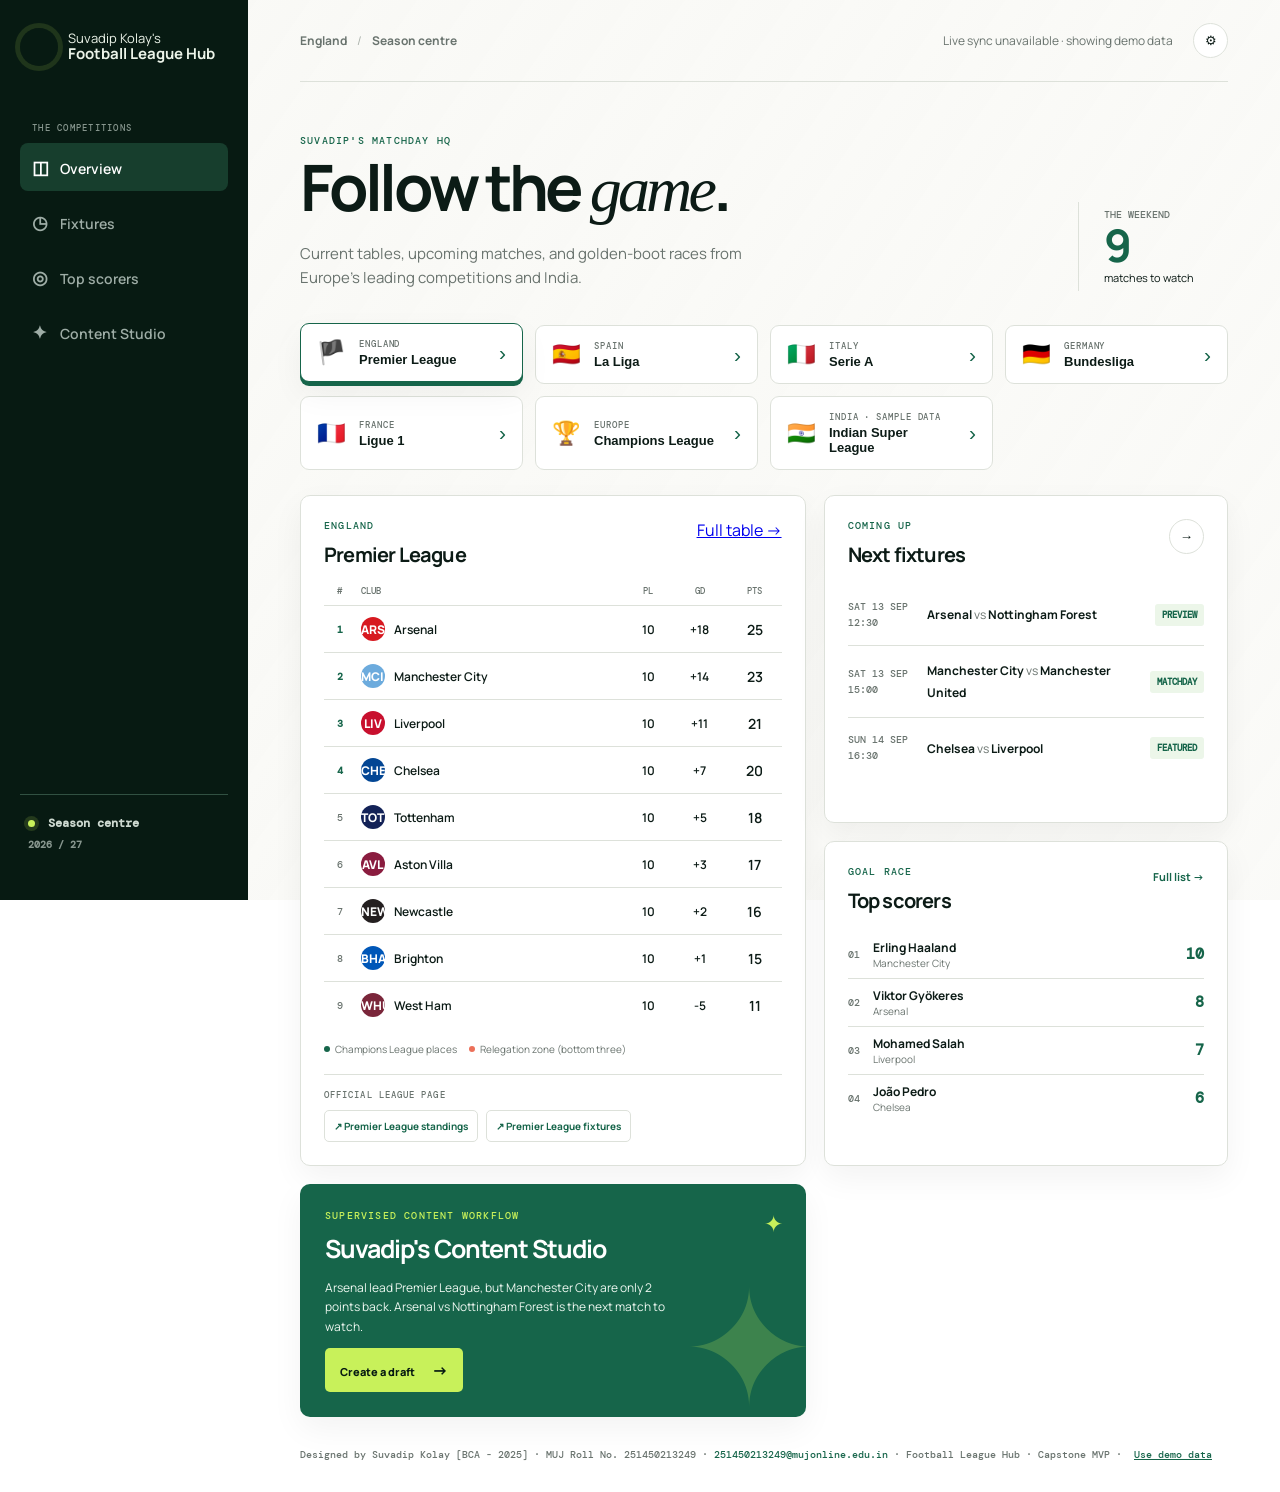
==== commit 3025b530: "Add files via upload" ====
--- a/index.html
+++ b/index.html
@@ -11,7 +11,7 @@
     <link rel="stylesheet" href="styles.css" />
   </head>
   <body class="has-background-video">
-    <video id="backgroundVideo" class="background-video" autoplay muted loop playsinline preload="metadata" aria-hidden="true"><source id="backgroundVideoSource" src="assets/background_football.mp4" type="video/mp4" /></video>
+    <video id="backgroundVideo" class="background-video" autoplay muted loop playsinline preload="auto" aria-hidden="true"><source id="backgroundVideoSource" src="assets/background_football.mp4" type="video/mp4" /></video>
     <div class="background-video-scrim" aria-hidden="true"></div>
     <div class="app-shell">
       <aside class="sidebar">
@@ -52,7 +52,7 @@
           <article class="panel table-panel">
             <div class="panel-header"><div><p class="eyebrow" id="leagueCountry">ENGLAND</p><h2 id="leagueTitle">Premier League</h2></div><a id="fullTableLink" class="full-table-link" href="standings.html?league=premier">Full table →</a></div>
             <div class="table-scroll"><table><thead><tr><th>#</th><th>CLUB</th><th>PL</th><th>GD</th><th>PTS</th></tr></thead><tbody id="standingsBody"></tbody></table></div>
-            <p class="table-note"><span></span> Champions League places <i></i> Relegation zone</p>
+            <p id="tableNote" class="table-note" aria-live="polite"></p>
             <div class="official-links" aria-label="Official competition links"><p>OFFICIAL LEAGUE PAGE</p><div><a id="officialStandings" href="https://www.premierleague.com/en/tables/premier-league" target="_blank" rel="noopener noreferrer">↗ Official standings</a><a id="officialFixtures" href="https://www.premierleague.com/en/matches/premier-league" target="_blank" rel="noopener noreferrer">↗ Official fixtures</a></div></div>
           </article>
 
--- a/styles.css
+++ b/styles.css
@@ -4,4 +4,5 @@
 body[data-theme="red"]{--ink:#2b0c10;--muted:#785e61;--paper:#fff7f6;--surface:#fff;--line:#f0d6d5;--green:#b51622;--lime:#f4c542;--dark:#570b12;--nav-hover:#76121b;--sidebar-text:#fff5f4;--coral:#e85d52;--soft-accent:#ffe9e7;--card-shadow:0 12px 32px rgba(87,11,18,.08)}.red-swatch{background:linear-gradient(135deg,#570b12 45%,#f4c542 46%)}
 
 /* Decorative background video: muted, low-contrast, and optional for reduced-motion users. */
-body.has-background-video{background:transparent;position:relative;isolation:isolate}.background-video,.background-video-scrim{position:fixed;inset:0;width:100%;height:100%;pointer-events:none}.background-video{z-index:0;object-fit:cover;filter:brightness(.78) saturate(1) contrast(1.06);opacity:.55;transition:opacity .42s ease}.background-video-scrim{z-index:1;background:linear-gradient(125deg,color-mix(in srgb,var(--paper) 66%,transparent),color-mix(in srgb,var(--paper) 52%,transparent))}body.video-loop-fade .background-video{opacity:.12}body.has-background-video .app-shell{position:relative;z-index:2}.brand-mark{position:relative;overflow:hidden;background:var(--dark)}.brand-mark::after{content:'';position:absolute;inset:0;pointer-events:none;background:radial-gradient(circle at center,transparent 0 42%,rgba(7,26,18,.3) 62%,rgba(7,26,18,.9) 100%)}.brand-logo-video{position:relative;z-index:0;display:block;width:100%;height:100%;object-fit:contain;object-position:center;transform:scale(1.8)}@media(max-width:850px){.background-video{opacity:.34}}@media(prefers-reduced-motion:reduce){body.has-background-video{background:var(--paper)}.background-video,.background-video-scrim{display:none}}
+body.has-background-video{background:transparent;position:relative;isolation:isolate}.background-video,.background-video-scrim{position:fixed;inset:0;width:100%;height:100%;pointer-events:none}.background-video{z-index:0;object-fit:cover;filter:brightness(.78) saturate(1) contrast(1.06);opacity:.55}.background-video-scrim{z-index:1;background:linear-gradient(125deg,color-mix(in srgb,var(--paper) 66%,transparent),color-mix(in srgb,var(--paper) 52%,transparent))}body.has-background-video .app-shell{position:relative;z-index:2}.brand-mark{position:relative;overflow:hidden;background:var(--dark)}.brand-mark::after{content:'';position:absolute;inset:0;pointer-events:none;background:radial-gradient(circle at center,transparent 0 42%,rgba(7,26,18,.3) 62%,rgba(7,26,18,.9) 100%)}.brand-logo-video{position:relative;z-index:0;display:block;width:100%;height:100%;object-fit:contain;object-position:center;transform:scale(1.8)}@media(max-width:850px){.background-video{opacity:.34}}@media(prefers-reduced-motion:reduce){body.has-background-video{background:var(--paper)}.background-video,.background-video-scrim{display:none}}
+.ucl-direct .position{color:var(--green);font-weight:800}.ucl-playoff .position{color:#b87912;font-weight:800}.ucl-eliminated .position{color:var(--coral);font-weight:800}.table-note .legend-dot{display:inline-block;width:6px;height:6px;border-radius:50%;margin:0 5px 1px 0}.table-note .legend-dot:not(:first-child){margin-left:10px}.table-note .legend-direct{background:var(--green)}.table-note .legend-playoff{background:#b87912}.table-note .legend-eliminated{background:var(--coral)}
